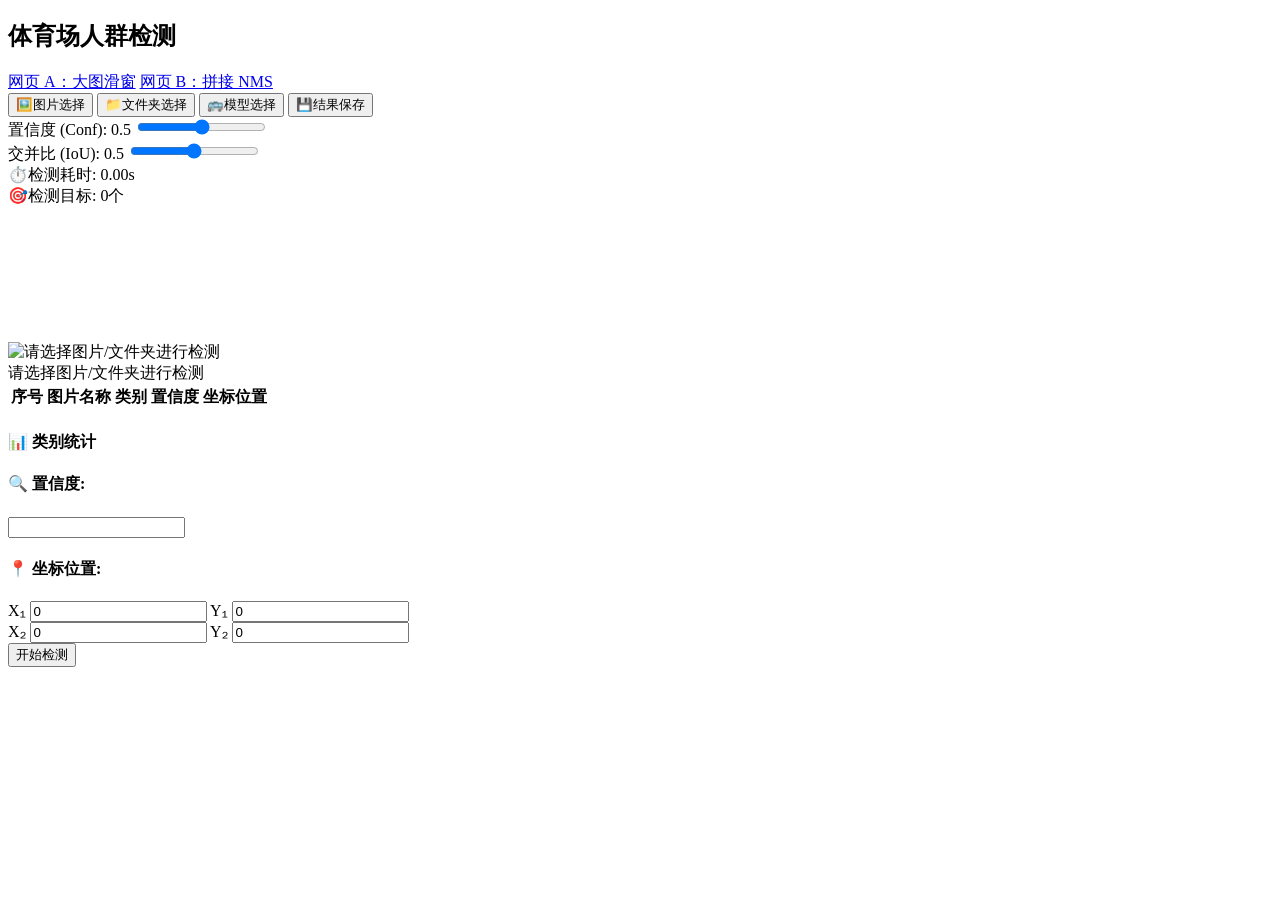
==== person_dataset/static/index.html @ caa69c7f "chore: add person_dataset to repo for collaboration; ignore large assets" ====
<!DOCTYPE html>
<html lang="zh-CN">
<head>
    <meta charset="UTF-8">
    <meta name="viewport" content="width=device-width, initial-scale=1.0">
    <title>体育场密集人群检测</title>
    <meta http-equiv="Cache-Control" content="no-cache, no-store, must-revalidate">
    <meta http-equiv="Pragma" content="no-cache">
    <meta http-equiv="Expires" content="0">
    <link rel="stylesheet" href="/static/css/style.css?v=20240520005">

    <style>
        .modal-overlay {
            position: fixed; top:0; left:0; width:100%; height:100%; background:rgba(0,0,0,0.5);
            display: none; align-items:center; justify-content: center; z-index: 9999;
        }
        .modal-box {
            background:white; padding:25px 30px; border-radius:12px; width:420px;
            box-shadow:0 8px 30px rgba(0,0,0,0.3);
        }
        .modal-box h3 { margin-bottom:18px; font-size:16px; }
        .model-option {
            padding:12px 15px; background:#f5f7fa; border-radius:8px; margin-bottom:10px;
            cursor: pointer; font-size:14px;
        }
        .model-option:hover { background:#e9edf2; }
        .folder-input-hide { position:absolute; width:0; height:0; opacity:0; overflow:hidden; }
        .loading-overlay {
            position: fixed; top:0; left:0; width:100%; height:100%; background:rgba(0,0,0,0.3);
            display: none; align-items:center; justify-content:center; z-index:10000;
            color:white; font-size:18px;
        }

        /* 表格样式增强 */
        .result-table table tbody tr {
            cursor: pointer;
            transition: background-color 0.2s ease;
        }
        .result-table table tbody tr:hover {
            background-color: #f0f0f0; /* 悬停灰色 */
        }
        .result-table table tbody tr.active {
            background-color: #e3f2fd; /* 选中蓝色高亮 */
        }

        /* 检测框脉动动画 */
        @keyframes pulse {
            0% {
                stroke-width: 3;
                opacity: 1;
            }
            50% {
                stroke-width: 5;
                opacity: 0.7;
            }
            100% {
                stroke-width: 3;
                opacity: 1;
            }
        }

        /* 新增：文件夹检测进度条 */
        .folder-progress-bar {
            height: 10px;
            background: #eee;
            border-radius: 5px;
            margin: 12px 0;
            overflow: hidden;
            display: none;
        }
        .folder-progress {
            height: 100%;
            background: #0096ff;
            width: 0%;
            transition: width 0.2s ease;
        }
    </style>
</head>
<body>
    <div class="container">
        <aside class="sidebar">
            <div class="sidebar-header">
                <h2>体育场人群检测</h2>
            </div>
            <div class="sidebar-links">
                <a href="/a" target="_blank">网页 A：大图滑窗</a>
                <a href="/b" target="_blank">网页 B：拼接 NMS</a>
            </div>
            <button class="sidebar-btn active" id="btn-img">
                <span class="icon">🖼️</span>图片选择
            </button>
            <button class="sidebar-btn" id="btn-folder">
                <span class="icon">📁</span>文件夹选择
            </button>
            <button class="sidebar-btn" id="btn-model">
                <span class="icon">🚌</span>模型选择
            </button>
            <button class="sidebar-btn" id="btn-save">
                <span class="icon">💾</span>结果保存
            </button>
        </aside>

        <section class="image-view">
            <div class="top-bar">
                <div class="param-bar">
                    <div class="param-item">
                        <label>置信度 (Conf): <span id="conf-value">0.5</span></label>
                        <input type="range" id="conf-slider" min="0" max="1" step="0.01" value="0.5">
                    </div>
                    <div class="param-item">
                        <label>交并比 (IoU): <span id="iou-value">0.5</span></label>
                        <input type="range" id="iou-slider" min="0" max="1" step="0.01" value="0.5">
                    </div>
                </div>
                <div class="status-bar">
                    <div class="status-item">
                        <span class="icon">⏱️</span>检测耗时: <span id="time-cost">0.00s</span>
                    </div>
                    <div class="status-item">
                        <span class="icon">🎯</span>检测目标: <span id="target-count">0个</span>
                    </div>
                </div>
            </div>

            <!-- 新增：文件夹检测进度条 -->
            <div class="folder-progress-bar" id="folderProgressBar">
                <div class="folder-progress" id="folderProgress"></div>
            </div>

            <div class="image-container" id="img-container">
                <div class="image-stack" id="image-stack">
                    <img id="detect-img" src="" alt="请选择图片/文件夹进行检测">
                    <canvas id="canvas-overlay"></canvas>
                </div>
                <div class="empty-tip" id="empty-tip">请选择图片/文件夹进行检测</div>
            </div>
        </section>

        <section class="right-panel">
            <div class="result-table">
                <table>
                    <thead>
                        <tr>
                            <th>序号</th>
                            <th>图片名称</th>
                            <th>类别</th>
                            <th>置信度</th>
                            <th>坐标位置</th>
                        </tr>
                    </thead>
                    <tbody id="result-tbody"></tbody>
                </table>
            </div>

            <aside class="info-panel">
                <div class="info-card stats-card">
                    <h4>📊 类别统计</h4>
                    <div class="stats-content" id="stats-content"></div>
                </div>

                <div class="info-card conf-card">
                    <h4>🔍 置信度:</h4>
                    <input type="text" id="conf-input" value="" readonly>
                </div>
                <div class="info-card coord-card">
                    <h4>📍 坐标位置:</h4>
                    <div class="coord-inputs">
                        <div class="coord-row">
                            <label>X₁</label>
                            <input type="text" id="coord-x1" value="0" readonly>
                            <label>Y₁</label>
                            <input type="text" id="coord-y1" value="0" readonly>
                        </div>
                        <div class="coord-row">
                            <label>X₂</label>
                            <input type="text" id="coord-x2" value="0" readonly>
                            <label>Y₂</label>
                            <input type="text" id="coord-y2" value="0" readonly>
                        </div>
                    </div>
                </div>

                <button id="start-detect" class="start-detect-btn">开始检测</button>
            </aside>
        </section>
    </div>

    <input type="file" id="img-selector" class="folder-input-hide" accept="image/jpeg,image/png,image/jpg,image/bmp">
    <input type="file" id="folder-selector" class="folder-input-hide" webkitdirectory directory multiple>

    <div class="modal-overlay" id="modelModal">
        <div class="modal-box">
            <h3>选择检测模型</h3>
            <div id="model-list"></div>
        </div>
    </div>

    <div class="loading-overlay" id="loadingOverlay">
        <div>检测中，请稍候...</div>
    </div>

    <script>
        document.addEventListener('DOMContentLoaded', function() {
            const loadingOverlay = document.getElementById('loadingOverlay');
            const confSlider = document.getElementById('conf-slider');
            const iouSlider = document.getElementById('iou-slider');
            const targetCountEl = document.getElementById('target-count');
            const tbody = document.getElementById('result-tbody');
            const confInput = document.getElementById('conf-input');
            const coordX1 = document.getElementById('coord-x1');
            const coordY1 = document.getElementById('coord-y1');
            const coordX2 = document.getElementById('coord-x2');
            const coordY2 = document.getElementById('coord-y2');
            const folderSelector = document.getElementById('folder-selector');
            const imgSelector = document.getElementById('img-selector');
            const detectImg = document.getElementById('detect-img');
            const emptyTip = document.getElementById('empty-tip');
            const startDetectBtn = document.getElementById('start-detect');
            const btnImg = document.getElementById('btn-img');
            const btnFolder = document.getElementById('btn-folder');
            const btnModel = document.getElementById('btn-model');
            const btnSave = document.getElementById('btn-save');
            const canvas = document.getElementById('canvas-overlay');
            const ctx = canvas.getContext('2d');

            // 新增：进度条元素
            const folderProgressBar = document.getElementById('folderProgressBar');
            const folderProgress = document.getElementById('folderProgress');

            let currentImageFile = null;
            let selectedFolderPath = null;
            let currentPersons = [];
            let selectedIndex = -1;
            let imageFileName = "";
            let folderResults = []; // 保存文件夹所有结果

            function resizeCanvas() {
                if (!detectImg.src) return;
                setTimeout(() => {
                    canvas.width = detectImg.offsetWidth;
                    canvas.height = detectImg.offsetHeight;
                    drawBoxes();
                }, 100);
            }

            // 绘制检测框（已修复：普通框绿色，选中橙色）
            function drawBoxes() {
                if (!currentPersons || currentPersons.length === 0) return;
                ctx.clearRect(0, 0, canvas.width, canvas.height);

                const imgW = detectImg.naturalWidth;
                const imgH = detectImg.naturalHeight;
                const viewW = canvas.width;
                const viewH = canvas.height;
                const scale = Math.min(viewW / imgW, viewH / imgH);

                // 普通框：绿色
                currentPersons.forEach((p, idx) => {
                    const x = p.x1 * scale;
                    const y = p.y1 * scale;
                    const w = (p.x2 - p.x1) * scale;
                    const h = (p.y2 - p.y1) * scale;

                    if (idx !== selectedIndex) {
                        ctx.strokeStyle = '#00ff00';
                        ctx.lineWidth = 2;
                        ctx.strokeRect(x, y, w, h);
                    }
                });

                // 高亮框：橙色
                if (selectedIndex >= 0 && selectedIndex < currentPersons.length) {
                    const p = currentPersons[selectedIndex];
                    const x = p.x1 * scale;
                    const y = p.y1 * scale;
                    const w = (p.x2 - p.x1) * scale;
                    const h = (p.y2 - p.y1) * scale;

                    ctx.strokeStyle = '#ff0000'; // 纯红色
                    ctx.lineWidth = 4;
                    ctx.strokeRect(x, y, w, h);
                }
            }

            function resetInfoPanel() {
                confInput.value = '';
                coordX1.value = 0;
                coordY1.value = 0;
                coordX2.value = 0;
                coordY2.value = 0;
                selectedIndex = -1;
                drawBoxes();
            }

            function clearResults() {
                tbody.innerHTML = '';
                targetCountEl.textContent = '0个';
                document.getElementById('time-cost').textContent = '0.00s';
                currentPersons = [];
                window.allPersons = [];
                resetInfoPanel();
                ctx.clearRect(0, 0, canvas.width, canvas.height);
            }

            btnImg.addEventListener('click', function(e) {
                e.preventDefault();
                e.stopPropagation();
                resetInfoPanel();
                imgSelector.value = '';
                imgSelector.click();
            });

            imgSelector.addEventListener('change', function(e) {
                const file = e.target.files[0];
                if (!file) return;
                currentImageFile = file;
                imageFileName = file.name;
                const url = URL.createObjectURL(file);
                detectImg.src = url;
                detectImg.style.visibility = 'visible';
                emptyTip.style.display = 'none';
                resizeCanvas();
                clearResults();
            });

            startDetectBtn.addEventListener('click', async function() {
                if (!currentImageFile) {
                    alert('请先选择图片！');
                    return;
                }
                loadingOverlay.style.display = 'flex';

                const formData = new FormData();
                formData.append('image', currentImageFile);
                formData.append('conf', confSlider.value);
                formData.append('iou', iouSlider.value);

                try {
                    const res = await fetch('/detect_single', {
                        method: 'POST',
                        body: formData
                    });
                    const data = await res.json();
                    if (data.error) {
                        alert('检测失败：' + data.error);
                        loadingOverlay.style.display = 'none';
                        return;
                    }
                    if (data.image_data) {
                        detectImg.src = data.image_data;
                    }
                    targetCountEl.textContent = data.count + '个';
                    document.getElementById('time-cost').textContent = data.infer_time + 's';
                    currentPersons = data.persons || [];
                    window.allPersons = data.persons;

                    tbody.innerHTML = '';
                    if (currentPersons.length > 0) {
                        currentPersons.forEach((p, i) => {
                            const tr = document.createElement('tr');
                            tr.innerHTML = `
                                <td>${i+1}</td>
                                <td>${imageFileName}</td>
                                <td>person</td>
                                <td>${p.conf.toFixed(2)}</td>
                                <td>${p.x1},${p.y1},${p.x2},${p.y2}</td>
                            `;
                            tr.onclick = () => {
                                document.querySelectorAll('tbody tr').forEach(row => row.classList.remove('active'));
                                tr.classList.add('active');
                                selectedIndex = i;
                                confInput.value = p.conf.toFixed(3);
                                coordX1.value = p.x1;
                                coordY1.value = p.y1;
                                coordX2.value = p.x2;
                                coordY2.value = p.y2;
                                drawBoxes();
                            };
                            tbody.appendChild(tr);
                        });
                        document.getElementById('stats-content').innerHTML = `<p>检测到 ${data.count} 个人</p>`;
                    } else {
                        tbody.innerHTML = '<tr><td colspan="5" style="text-align:center;">未检测到目标</td></tr>';
                        document.getElementById('stats-content').innerHTML = '<p>未检测到目标</p>';
                    }
                    resizeCanvas();
                } catch (e) {
                    console.error('检测异常:', e);
                    alert('检测异常');
                } finally {
                    loadingOverlay.style.display = 'none';
                }
            });

            btnFolder.addEventListener('click', function(e) {
                e.preventDefault();
                e.stopPropagation();
                resetInfoPanel();
                folderSelector.value = '';
                folderSelector.click();
            });

            // ====================== ✅ 已升级：文件夹检测（看图 + 进度条） ======================
            folderSelector.addEventListener('change', function(e) {
                const files = e.target.files;
                if (files.length === 0) return;
                const firstFilePath = files[0].webkitRelativePath;
                const folderName = firstFilePath.split('/')[0];
                selectedFolderPath = `D:/pythonProject/person_dataset/images/${folderName}`;

                if (confirm(`是否检测 ${folderName} 内的 ${files.length} 张图片？`)) {
                    loadingOverlay.style.display = 'flex';
                    folderProgressBar.style.display = 'block';
                    folderProgress.style.width = '0%';
                    tbody.innerHTML = '';

                    fetch('/detect_folder', {
                        method: 'POST',
                        headers: { 'Content-Type': 'application/json' },
                        body: JSON.stringify({
                            folder_path: selectedFolderPath,
                            conf: parseFloat(confSlider.value),
                            iou: parseFloat(iouSlider.value)
                        })
                    })
                    .then(res => res.json())
                    .then(data => {
                        loadingOverlay.style.display = 'none';
                        folderProgressBar.style.display = 'none';
                        if (data.error) { alert(data.error); return; }

                        folderResults = data.results;
                        targetCountEl.textContent = data.total_count + '个';
                        tbody.innerHTML = '';

                        data.results.forEach((item, idx) => {
                            const tr = document.createElement('tr');
                            tr.innerHTML = `
                                <td>${idx+1}</td>
                                <td>${item.name}</td>
                                <td>person</td>
                                <td>-</td>
                                <td>总数：${item.count}</td>
                            `;
                            tr.onclick = () => {
                                document.querySelectorAll('tbody tr').forEach(r => r.classList.remove('active'));
                                tr.classList.add('active');
                                detectImg.src = item.image_data;
                                currentPersons = item.persons;
                                window.allPersons = item.persons;
                                detectImg.style.visibility = 'visible';
                                emptyTip.style.display = 'none';
                                setTimeout(resizeCanvas, 100);
                            };
                            tbody.appendChild(tr);
                        });
                        alert(`检测完成！共 ${data.total} 张，总人数 ${data.total_count}`);
                    })
                    .catch(err => {
                        loadingOverlay.style.display = 'none';
                        folderProgressBar.style.display = 'none';
                        alert('文件夹检测失败');
                    });
                }
            });

            btnSave.addEventListener('click', async () => {
                const persons = window.allPersons || [];
                if (persons.length === 0) {
                    alert('暂无检测结果，无法保存！');
                    return;
                }
                try {
                    loadingOverlay.style.display = 'flex';
                    const res = await fetch('/save_results', {
                        method: 'POST',
                        headers: { 'Content-Type': 'application/json' },
                        body: JSON.stringify({
                            persons: persons,
                            image_base64: detectImg.src
                        })
                    });
                    const data = await res.json();
                    loadingOverlay.style.display = 'none';
                    alert(data.success ? '✅ 保存成功！' : '❌ 保存失败');
                } catch (err) {
                    loadingOverlay.style.display = 'none';
                    alert('保存异常');
                }
            });

            const modelModal = document.getElementById('modelModal');
            const modelList = document.getElementById('model-list');

            btnModel.onclick = async () => {
                const res = await fetch('/get_models');
                const data = await res.json();
                modelList.innerHTML = '';
                if (data.models && data.models.length > 0) {
                    data.models.forEach(m => {
                        const div = document.createElement('div');
                        div.className = 'model-option';
                        div.textContent = m.name;
                        div.onclick = async () => {
                            await fetch('/switch_model', {
                                method: 'POST',
                                headers: { 'Content-Type': 'application/json' },
                                body: JSON.stringify({ model_name: m.name })
                            });
                            alert('模型已切换');
                            modelModal.style.display = 'none';
                        };
                        modelList.appendChild(div);
                    });
                } else {
                    modelList.innerHTML = '<div style="padding:10px;text-align:center;">暂无可用模型</div>';
                }
                modelModal.style.display = 'flex';
            };

            modelModal.onclick = e => {
                if (e.target === modelModal) modelModal.style.display = 'none';
            };

            document.getElementById('conf-value').textContent = confSlider.value;
            document.getElementById('iou-value').textContent = iouSlider.value;
            confSlider.oninput = () => {
                document.getElementById('conf-value').textContent = confSlider.value;
            };
            iouSlider.oninput = () => {
                document.getElementById('iou-value').textContent = iouSlider.value;
            };

            detectImg.onload = resizeCanvas;
            window.onresize = resizeCanvas;

            console.log('页面初始化完成');
        });
    </script>
</body>
</html>
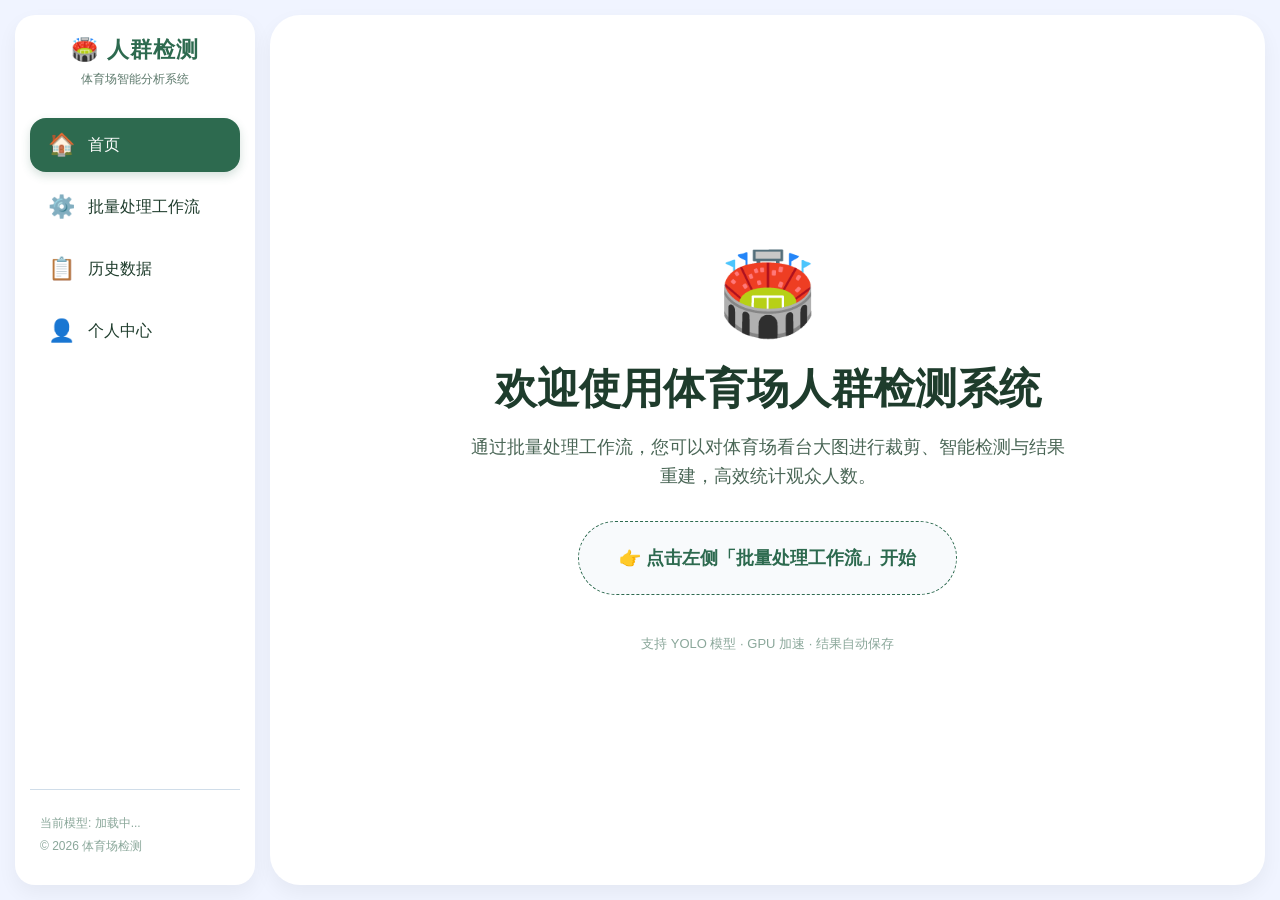
==== commit eb2f66b8: "chore: update person_dataset web and app code Refresh person_dataset app/static code, add new workfl" ====
--- a/person_dataset/static/index.html
+++ b/person_dataset/static/index.html
@@ -3,539 +3,176 @@
 <head>
     <meta charset="UTF-8">
     <meta name="viewport" content="width=device-width, initial-scale=1.0">
-    <title>体育场密集人群检测</title>
-    <meta http-equiv="Cache-Control" content="no-cache, no-store, must-revalidate">
-    <meta http-equiv="Pragma" content="no-cache">
-    <meta http-equiv="Expires" content="0">
-    <link rel="stylesheet" href="/static/css/style.css?v=20240520005">
-
+    <title>体育场人群检测 · 首页</title>
     <style>
-        .modal-overlay {
-            position: fixed; top:0; left:0; width:100%; height:100%; background:rgba(0,0,0,0.5);
-            display: none; align-items:center; justify-content: center; z-index: 9999;
+        * {
+            margin: 0;
+            padding: 0;
+            box-sizing: border-box;
+            font-family: "Microsoft YaHei", sans-serif;
         }
-        .modal-box {
-            background:white; padding:25px 30px; border-radius:12px; width:420px;
-            box-shadow:0 8px 30px rgba(0,0,0,0.3);
+        body {
+            background-color: #f0f4ff;
+            color: #1e293b;
+            overflow: hidden;
         }
-        .modal-box h3 { margin-bottom:18px; font-size:16px; }
-        .model-option {
-            padding:12px 15px; background:#f5f7fa; border-radius:8px; margin-bottom:10px;
-            cursor: pointer; font-size:14px;
+        .home-container {
+            display: flex;
+            width: 100vw;
+            height: 100vh;
+            background: #f0f4ff;
         }
-        .model-option:hover { background:#e9edf2; }
-        .folder-input-hide { position:absolute; width:0; height:0; opacity:0; overflow:hidden; }
-        .loading-overlay {
-            position: fixed; top:0; left:0; width:100%; height:100%; background:rgba(0,0,0,0.3);
-            display: none; align-items:center; justify-content:center; z-index:10000;
-            color:white; font-size:18px;
+        .home-sidebar {
+            width: 240px;
+            background: white;
+            border-radius: 20px;
+            margin: 15px;
+            padding: 20px 15px;
+            box-shadow: 0 8px 20px rgba(0,0,0,0.05);
+            display: flex;
+            flex-direction: column;
         }
-
-        /* 表格样式增强 */
-        .result-table table tbody tr {
+        .logo-area {
+            text-align: center;
+            margin-bottom: 30px;
+        }
+        .logo-area h2 {
+            color: #2d6a4f;
+            font-size: 22px;
+            font-weight: 700;
+            letter-spacing: 1px;
+        }
+        .logo-area p {
+            color: #5f7b6e;
+            font-size: 12px;
+            margin-top: 6px;
+        }
+        .nav-menu {
+            flex: 1;
+            display: flex;
+            flex-direction: column;
+            gap: 8px;
+        }
+        .nav-item {
+            display: flex;
+            align-items: center;
+            gap: 12px;
+            padding: 14px 18px;
+            border-radius: 16px;
+            background: transparent;
+            border: none;
+            color: #1e3c2c;
+            font-size: 16px;
+            font-weight: 500;
             cursor: pointer;
-            transition: background-color 0.2s ease;
+            transition: all 0.2s;
+            text-align: left;
         }
-        .result-table table tbody tr:hover {
-            background-color: #f0f0f0; /* 悬停灰色 */
+        .nav-item .icon {
+            font-size: 22px;
+            width: 28px;
         }
-        .result-table table tbody tr.active {
-            background-color: #e3f2fd; /* 选中蓝色高亮 */
+        .nav-item:hover {
+            background: #e9f3ee;
         }
-
-        /* 检测框脉动动画 */
-        @keyframes pulse {
-            0% {
-                stroke-width: 3;
-                opacity: 1;
-            }
-            50% {
-                stroke-width: 5;
-                opacity: 0.7;
-            }
-            100% {
-                stroke-width: 3;
-                opacity: 1;
-            }
+        .nav-item.active {
+            background: #2d6a4f;
+            color: white;
+            box-shadow: 0 4px 10px rgba(45,106,79,0.2);
         }
-
-        /* 新增：文件夹检测进度条 */
-        .folder-progress-bar {
-            height: 10px;
-            background: #eee;
-            border-radius: 5px;
-            margin: 12px 0;
-            overflow: hidden;
-            display: none;
+        .nav-divider {
+            height: 1px;
+            background: #d0dde9;
+            margin: 15px 0;
         }
-        .folder-progress {
-            height: 100%;
-            background: #0096ff;
-            width: 0%;
-            transition: width 0.2s ease;
+        .home-main {
+            flex: 1;
+            margin: 15px 15px 15px 0;
+            background: white;
+            border-radius: 30px;
+            box-shadow: 0 8px 20px rgba(0,0,0,0.05);
+            padding: 40px;
+            display: flex;
+            flex-direction: column;
+            justify-content: center;
+            align-items: center;
+            text-align: center;
+        }
+        .welcome-icon {
+            font-size: 80px;
+            margin-bottom: 20px;
+        }
+        .home-main h1 {
+            font-size: 42px;
+            color: #1e3c2c;
+            margin-bottom: 16px;
+            font-weight: 700;
+        }
+        .home-main p {
+            font-size: 18px;
+            color: #4a6656;
+            max-width: 600px;
+            margin-bottom: 30px;
+            line-height: 1.6;
+        }
+        .quick-action {
+            background: #f8fafc;
+            padding: 24px 40px;
+            border-radius: 60px;
+            border: 1px dashed #2d6a4f;
+        }
+        .quick-action span {
+            color: #2d6a4f;
+            font-weight: 600;
+            font-size: 18px;
+        }
+        .footer-note {
+            margin-top: 40px;
+            color: #8aa79a;
+            font-size: 13px;
         }
     </style>
 </head>
 <body>
-    <div class="container">
-        <aside class="sidebar">
-            <div class="sidebar-header">
-                <h2>体育场人群检测</h2>
-            </div>
-            <div class="sidebar-links">
-                <a href="/a" target="_blank">网页 A：大图滑窗</a>
-                <a href="/b" target="_blank">网页 B：拼接 NMS</a>
-            </div>
-            <button class="sidebar-btn active" id="btn-img">
-                <span class="icon">🖼️</span>图片选择
+<div class="home-container">
+    <div class="home-sidebar">
+        <div class="logo-area">
+            <h2>🏟️ 人群检测</h2>
+            <p>体育场智能分析系统</p>
+        </div>
+        <div class="nav-menu">
+            <button class="nav-item active" id="nav-home">
+                <span class="icon">🏠</span> 首页
             </button>
-            <button class="sidebar-btn" id="btn-folder">
-                <span class="icon">📁</span>文件夹选择
+            <button class="nav-item" id="nav-workflow">
+                <span class="icon">⚙️</span> 批量处理工作流
             </button>
-            <button class="sidebar-btn" id="btn-model">
-                <span class="icon">🚌</span>模型选择
+            <button class="nav-item" id="nav-history">
+                <span class="icon">📋</span> 历史数据
             </button>
-            <button class="sidebar-btn" id="btn-save">
-                <span class="icon">💾</span>结果保存
+            <button class="nav-item" id="nav-profile">
+                <span class="icon">👤</span> 个人中心
             </button>
-        </aside>
-
-        <section class="image-view">
-            <div class="top-bar">
-                <div class="param-bar">
-                    <div class="param-item">
-                        <label>置信度 (Conf): <span id="conf-value">0.5</span></label>
-                        <input type="range" id="conf-slider" min="0" max="1" step="0.01" value="0.5">
-                    </div>
-                    <div class="param-item">
-                        <label>交并比 (IoU): <span id="iou-value">0.5</span></label>
-                        <input type="range" id="iou-slider" min="0" max="1" step="0.01" value="0.5">
-                    </div>
-                </div>
-                <div class="status-bar">
-                    <div class="status-item">
-                        <span class="icon">⏱️</span>检测耗时: <span id="time-cost">0.00s</span>
-                    </div>
-                    <div class="status-item">
-                        <span class="icon">🎯</span>检测目标: <span id="target-count">0个</span>
-                    </div>
-                </div>
-            </div>
-
-            <!-- 新增：文件夹检测进度条 -->
-            <div class="folder-progress-bar" id="folderProgressBar">
-                <div class="folder-progress" id="folderProgress"></div>
-            </div>
-
-            <div class="image-container" id="img-container">
-                <div class="image-stack" id="image-stack">
-                    <img id="detect-img" src="" alt="请选择图片/文件夹进行检测">
-                    <canvas id="canvas-overlay"></canvas>
-                </div>
-                <div class="empty-tip" id="empty-tip">请选择图片/文件夹进行检测</div>
-            </div>
-        </section>
-
-        <section class="right-panel">
-            <div class="result-table">
-                <table>
-                    <thead>
-                        <tr>
-                            <th>序号</th>
-                            <th>图片名称</th>
-                            <th>类别</th>
-                            <th>置信度</th>
-                            <th>坐标位置</th>
-                        </tr>
-                    </thead>
-                    <tbody id="result-tbody"></tbody>
-                </table>
-            </div>
-
-            <aside class="info-panel">
-                <div class="info-card stats-card">
-                    <h4>📊 类别统计</h4>
-                    <div class="stats-content" id="stats-content"></div>
-                </div>
-
-                <div class="info-card conf-card">
-                    <h4>🔍 置信度:</h4>
-                    <input type="text" id="conf-input" value="" readonly>
-                </div>
-                <div class="info-card coord-card">
-                    <h4>📍 坐标位置:</h4>
-                    <div class="coord-inputs">
-                        <div class="coord-row">
-                            <label>X₁</label>
-                            <input type="text" id="coord-x1" value="0" readonly>
-                            <label>Y₁</label>
-                            <input type="text" id="coord-y1" value="0" readonly>
-                        </div>
-                        <div class="coord-row">
-                            <label>X₂</label>
-                            <input type="text" id="coord-x2" value="0" readonly>
-                            <label>Y₂</label>
-                            <input type="text" id="coord-y2" value="0" readonly>
-                        </div>
-                    </div>
-                </div>
-
-                <button id="start-detect" class="start-detect-btn">开始检测</button>
-            </aside>
-        </section>
-    </div>
-
-    <input type="file" id="img-selector" class="folder-input-hide" accept="image/jpeg,image/png,image/jpg,image/bmp">
-    <input type="file" id="folder-selector" class="folder-input-hide" webkitdirectory directory multiple>
-
-    <div class="modal-overlay" id="modelModal">
-        <div class="modal-box">
-            <h3>选择检测模型</h3>
-            <div id="model-list"></div>
+        </div>
+        <div class="nav-divider"></div>
+        <div style="font-size: 12px; color: #8aa79a; padding: 10px;">
+            <div>当前模型: <span id="current-model-display">加载中...</span></div>
+            <div style="margin-top: 6px;">© 2026 体育场检测</div>
         </div>
     </div>
-
-    <div class="loading-overlay" id="loadingOverlay">
-        <div>检测中，请稍候...</div>
+    <div class="home-main">
+        <div class="welcome-icon">🏟️</div>
+        <h1>欢迎使用体育场人群检测系统</h1>
+        <p>通过批量处理工作流，您可以对体育场看台大图进行裁剪、智能检测与结果重建，高效统计观众人数。</p>
+        <div class="quick-action">
+            <span>👉 点击左侧「批量处理工作流」开始</span>
+        </div>
+        <div class="footer-note">
+            支持 YOLO 模型 · GPU 加速 · 结果自动保存
+        </div>
     </div>
-
-    <script>
-        document.addEventListener('DOMContentLoaded', function() {
-            const loadingOverlay = document.getElementById('loadingOverlay');
-            const confSlider = document.getElementById('conf-slider');
-            const iouSlider = document.getElementById('iou-slider');
-            const targetCountEl = document.getElementById('target-count');
-            const tbody = document.getElementById('result-tbody');
-            const confInput = document.getElementById('conf-input');
-            const coordX1 = document.getElementById('coord-x1');
-            const coordY1 = document.getElementById('coord-y1');
-            const coordX2 = document.getElementById('coord-x2');
-            const coordY2 = document.getElementById('coord-y2');
-            const folderSelector = document.getElementById('folder-selector');
-            const imgSelector = document.getElementById('img-selector');
-            const detectImg = document.getElementById('detect-img');
-            const emptyTip = document.getElementById('empty-tip');
-            const startDetectBtn = document.getElementById('start-detect');
-            const btnImg = document.getElementById('btn-img');
-            const btnFolder = document.getElementById('btn-folder');
-            const btnModel = document.getElementById('btn-model');
-            const btnSave = document.getElementById('btn-save');
-            const canvas = document.getElementById('canvas-overlay');
-            const ctx = canvas.getContext('2d');
-
-            // 新增：进度条元素
-            const folderProgressBar = document.getElementById('folderProgressBar');
-            const folderProgress = document.getElementById('folderProgress');
-
-            let currentImageFile = null;
-            let selectedFolderPath = null;
-            let currentPersons = [];
-            let selectedIndex = -1;
-            let imageFileName = "";
-            let folderResults = []; // 保存文件夹所有结果
-
-            function resizeCanvas() {
-                if (!detectImg.src) return;
-                setTimeout(() => {
-                    canvas.width = detectImg.offsetWidth;
-                    canvas.height = detectImg.offsetHeight;
-                    drawBoxes();
-                }, 100);
-            }
-
-            // 绘制检测框（已修复：普通框绿色，选中橙色）
-            function drawBoxes() {
-                if (!currentPersons || currentPersons.length === 0) return;
-                ctx.clearRect(0, 0, canvas.width, canvas.height);
-
-                const imgW = detectImg.naturalWidth;
-                const imgH = detectImg.naturalHeight;
-                const viewW = canvas.width;
-                const viewH = canvas.height;
-                const scale = Math.min(viewW / imgW, viewH / imgH);
-
-                // 普通框：绿色
-                currentPersons.forEach((p, idx) => {
-                    const x = p.x1 * scale;
-                    const y = p.y1 * scale;
-                    const w = (p.x2 - p.x1) * scale;
-                    const h = (p.y2 - p.y1) * scale;
-
-                    if (idx !== selectedIndex) {
-                        ctx.strokeStyle = '#00ff00';
-                        ctx.lineWidth = 2;
-                        ctx.strokeRect(x, y, w, h);
-                    }
-                });
-
-                // 高亮框：橙色
-                if (selectedIndex >= 0 && selectedIndex < currentPersons.length) {
-                    const p = currentPersons[selectedIndex];
-                    const x = p.x1 * scale;
-                    const y = p.y1 * scale;
-                    const w = (p.x2 - p.x1) * scale;
-                    const h = (p.y2 - p.y1) * scale;
-
-                    ctx.strokeStyle = '#ff0000'; // 纯红色
-                    ctx.lineWidth = 4;
-                    ctx.strokeRect(x, y, w, h);
-                }
-            }
-
-            function resetInfoPanel() {
-                confInput.value = '';
-                coordX1.value = 0;
-                coordY1.value = 0;
-                coordX2.value = 0;
-                coordY2.value = 0;
-                selectedIndex = -1;
-                drawBoxes();
-            }
-
-            function clearResults() {
-                tbody.innerHTML = '';
-                targetCountEl.textContent = '0个';
-                document.getElementById('time-cost').textContent = '0.00s';
-                currentPersons = [];
-                window.allPersons = [];
-                resetInfoPanel();
-                ctx.clearRect(0, 0, canvas.width, canvas.height);
-            }
-
-            btnImg.addEventListener('click', function(e) {
-                e.preventDefault();
-                e.stopPropagation();
-                resetInfoPanel();
-                imgSelector.value = '';
-                imgSelector.click();
-            });
-
-            imgSelector.addEventListener('change', function(e) {
-                const file = e.target.files[0];
-                if (!file) return;
-                currentImageFile = file;
-                imageFileName = file.name;
-                const url = URL.createObjectURL(file);
-                detectImg.src = url;
-                detectImg.style.visibility = 'visible';
-                emptyTip.style.display = 'none';
-                resizeCanvas();
-                clearResults();
-            });
-
-            startDetectBtn.addEventListener('click', async function() {
-                if (!currentImageFile) {
-                    alert('请先选择图片！');
-                    return;
-                }
-                loadingOverlay.style.display = 'flex';
-
-                const formData = new FormData();
-                formData.append('image', currentImageFile);
-                formData.append('conf', confSlider.value);
-                formData.append('iou', iouSlider.value);
-
-                try {
-                    const res = await fetch('/detect_single', {
-                        method: 'POST',
-                        body: formData
-                    });
-                    const data = await res.json();
-                    if (data.error) {
-                        alert('检测失败：' + data.error);
-                        loadingOverlay.style.display = 'none';
-                        return;
-                    }
-                    if (data.image_data) {
-                        detectImg.src = data.image_data;
-                    }
-                    targetCountEl.textContent = data.count + '个';
-                    document.getElementById('time-cost').textContent = data.infer_time + 's';
-                    currentPersons = data.persons || [];
-                    window.allPersons = data.persons;
-
-                    tbody.innerHTML = '';
-                    if (currentPersons.length > 0) {
-                        currentPersons.forEach((p, i) => {
-                            const tr = document.createElement('tr');
-                            tr.innerHTML = `
-                                <td>${i+1}</td>
-                                <td>${imageFileName}</td>
-                                <td>person</td>
-                                <td>${p.conf.toFixed(2)}</td>
-                                <td>${p.x1},${p.y1},${p.x2},${p.y2}</td>
-                            `;
-                            tr.onclick = () => {
-                                document.querySelectorAll('tbody tr').forEach(row => row.classList.remove('active'));
-                                tr.classList.add('active');
-                                selectedIndex = i;
-                                confInput.value = p.conf.toFixed(3);
-                                coordX1.value = p.x1;
-                                coordY1.value = p.y1;
-                                coordX2.value = p.x2;
-                                coordY2.value = p.y2;
-                                drawBoxes();
-                            };
-                            tbody.appendChild(tr);
-                        });
-                        document.getElementById('stats-content').innerHTML = `<p>检测到 ${data.count} 个人</p>`;
-                    } else {
-                        tbody.innerHTML = '<tr><td colspan="5" style="text-align:center;">未检测到目标</td></tr>';
-                        document.getElementById('stats-content').innerHTML = '<p>未检测到目标</p>';
-                    }
-                    resizeCanvas();
-                } catch (e) {
-                    console.error('检测异常:', e);
-                    alert('检测异常');
-                } finally {
-                    loadingOverlay.style.display = 'none';
-                }
-            });
-
-            btnFolder.addEventListener('click', function(e) {
-                e.preventDefault();
-                e.stopPropagation();
-                resetInfoPanel();
-                folderSelector.value = '';
-                folderSelector.click();
-            });
-
-            // ====================== ✅ 已升级：文件夹检测（看图 + 进度条） ======================
-            folderSelector.addEventListener('change', function(e) {
-                const files = e.target.files;
-                if (files.length === 0) return;
-                const firstFilePath = files[0].webkitRelativePath;
-                const folderName = firstFilePath.split('/')[0];
-                selectedFolderPath = `D:/pythonProject/person_dataset/images/${folderName}`;
-
-                if (confirm(`是否检测 ${folderName} 内的 ${files.length} 张图片？`)) {
-                    loadingOverlay.style.display = 'flex';
-                    folderProgressBar.style.display = 'block';
-                    folderProgress.style.width = '0%';
-                    tbody.innerHTML = '';
-
-                    fetch('/detect_folder', {
-                        method: 'POST',
-                        headers: { 'Content-Type': 'application/json' },
-                        body: JSON.stringify({
-                            folder_path: selectedFolderPath,
-                            conf: parseFloat(confSlider.value),
-                            iou: parseFloat(iouSlider.value)
-                        })
-                    })
-                    .then(res => res.json())
-                    .then(data => {
-                        loadingOverlay.style.display = 'none';
-                        folderProgressBar.style.display = 'none';
-                        if (data.error) { alert(data.error); return; }
-
-                        folderResults = data.results;
-                        targetCountEl.textContent = data.total_count + '个';
-                        tbody.innerHTML = '';
-
-                        data.results.forEach((item, idx) => {
-                            const tr = document.createElement('tr');
-                            tr.innerHTML = `
-                                <td>${idx+1}</td>
-                                <td>${item.name}</td>
-                                <td>person</td>
-                                <td>-</td>
-                                <td>总数：${item.count}</td>
-                            `;
-                            tr.onclick = () => {
-                                document.querySelectorAll('tbody tr').forEach(r => r.classList.remove('active'));
-                                tr.classList.add('active');
-                                detectImg.src = item.image_data;
-                                currentPersons = item.persons;
-                                window.allPersons = item.persons;
-                                detectImg.style.visibility = 'visible';
-                                emptyTip.style.display = 'none';
-                                setTimeout(resizeCanvas, 100);
-                            };
-                            tbody.appendChild(tr);
-                        });
-                        alert(`检测完成！共 ${data.total} 张，总人数 ${data.total_count}`);
-                    })
-                    .catch(err => {
-                        loadingOverlay.style.display = 'none';
-                        folderProgressBar.style.display = 'none';
-                        alert('文件夹检测失败');
-                    });
-                }
-            });
-
-            btnSave.addEventListener('click', async () => {
-                const persons = window.allPersons || [];
-                if (persons.length === 0) {
-                    alert('暂无检测结果，无法保存！');
-                    return;
-                }
-                try {
-                    loadingOverlay.style.display = 'flex';
-                    const res = await fetch('/save_results', {
-                        method: 'POST',
-                        headers: { 'Content-Type': 'application/json' },
-                        body: JSON.stringify({
-                            persons: persons,
-                            image_base64: detectImg.src
-                        })
-                    });
-                    const data = await res.json();
-                    loadingOverlay.style.display = 'none';
-                    alert(data.success ? '✅ 保存成功！' : '❌ 保存失败');
-                } catch (err) {
-                    loadingOverlay.style.display = 'none';
-                    alert('保存异常');
-                }
-            });
-
-            const modelModal = document.getElementById('modelModal');
-            const modelList = document.getElementById('model-list');
-
-            btnModel.onclick = async () => {
-                const res = await fetch('/get_models');
-                const data = await res.json();
-                modelList.innerHTML = '';
-                if (data.models && data.models.length > 0) {
-                    data.models.forEach(m => {
-                        const div = document.createElement('div');
-                        div.className = 'model-option';
-                        div.textContent = m.name;
-                        div.onclick = async () => {
-                            await fetch('/switch_model', {
-                                method: 'POST',
-                                headers: { 'Content-Type': 'application/json' },
-                                body: JSON.stringify({ model_name: m.name })
-                            });
-                            alert('模型已切换');
-                            modelModal.style.display = 'none';
-                        };
-                        modelList.appendChild(div);
-                    });
-                } else {
-                    modelList.innerHTML = '<div style="padding:10px;text-align:center;">暂无可用模型</div>';
-                }
-                modelModal.style.display = 'flex';
-            };
-
-            modelModal.onclick = e => {
-                if (e.target === modelModal) modelModal.style.display = 'none';
-            };
-
-            document.getElementById('conf-value').textContent = confSlider.value;
-            document.getElementById('iou-value').textContent = iouSlider.value;
-            confSlider.oninput = () => {
-                document.getElementById('conf-value').textContent = confSlider.value;
-            };
-            iouSlider.oninput = () => {
-                document.getElementById('iou-value').textContent = iouSlider.value;
-            };
-
-            detectImg.onload = resizeCanvas;
-            window.onresize = resizeCanvas;
-
-            console.log('页面初始化完成');
-        });
-    </script>
+</div>
+<!-- 引入外部 JS 文件 -->
+<script src="/static/js/index.js"></script>
 </body>
 </html>
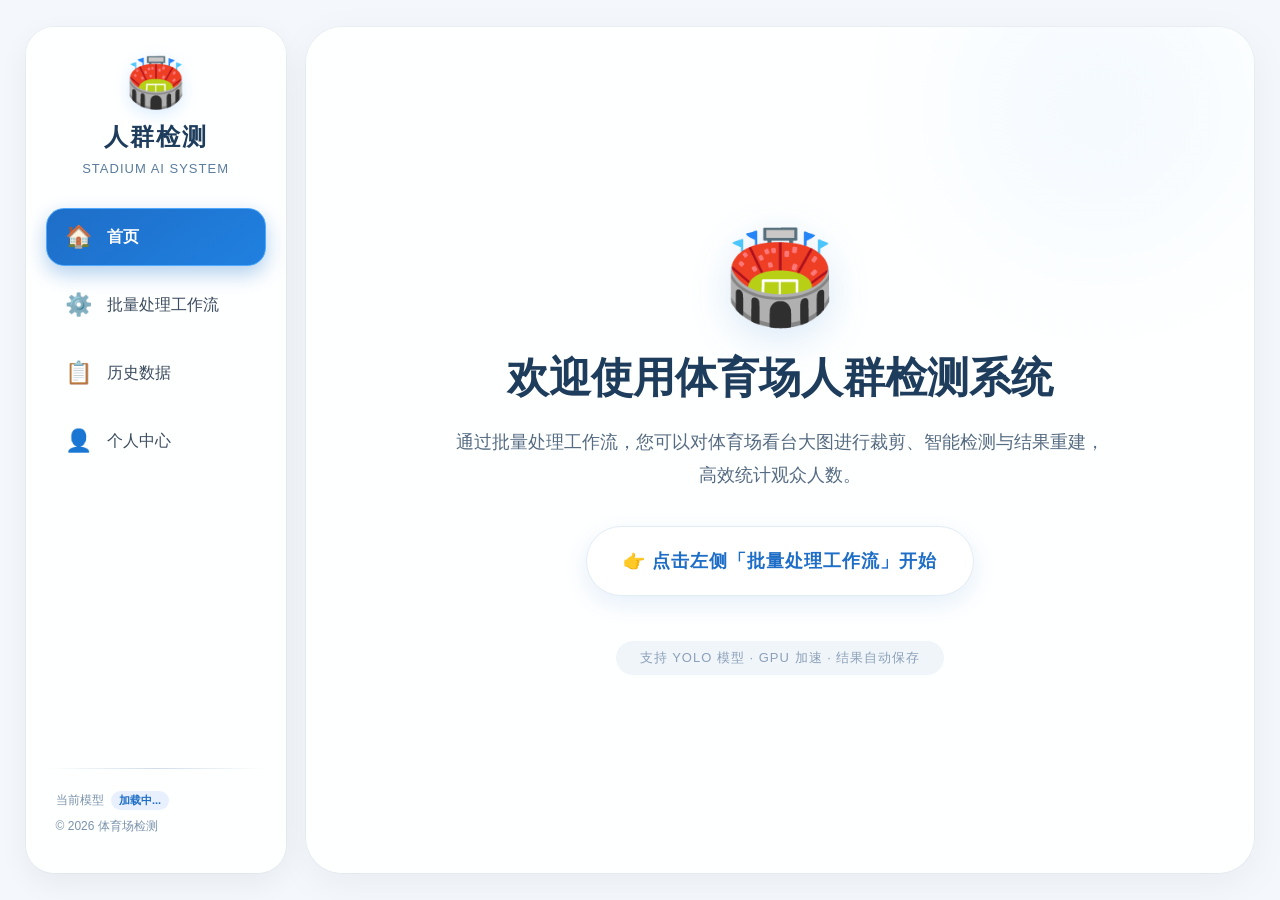
==== commit 37a4cfae: "chore: update skills docs and crowd workflow UX Prioritize new skills knowledge files while also shi" ====
--- a/person_dataset/static/index.html
+++ b/person_dataset/static/index.html
@@ -9,170 +9,489 @@
             margin: 0;
             padding: 0;
             box-sizing: border-box;
-            font-family: "Microsoft YaHei", sans-serif;
-        }
+            font-family: "Microsoft YaHei", "Segoe UI", sans-serif;
+        }
+
         body {
-            background-color: #f0f4ff;
+            background: #f4f8fc;
             color: #1e293b;
             overflow: hidden;
-        }
+            height: 100vh;
+            display: flex;
+            justify-content: center;
+            align-items: center;
+        }
+
         .home-container {
             display: flex;
-            width: 100vw;
-            height: 100vh;
-            background: #f0f4ff;
-        }
+            width: 96vw;
+            height: 94vh;
+            gap: 20px;
+        }
+
+        /* ===== 左侧边栏 ===== */
         .home-sidebar {
-            width: 240px;
-            background: white;
-            border-radius: 20px;
-            margin: 15px;
-            padding: 20px 15px;
-            box-shadow: 0 8px 20px rgba(0,0,0,0.05);
-            display: flex;
-            flex-direction: column;
-        }
+            width: 260px;
+            background: rgba(255, 255, 255, 0.9);
+            backdrop-filter: blur(20px);
+            border-radius: 28px;
+            padding: 28px 20px;
+            box-shadow: 0 10px 30px rgba(0, 0, 0, 0.06), 0 0 0 1px rgba(0,0,0,0.03);
+            display: flex;
+            flex-direction: column;
+            transition: all 0.3s;
+        }
+
         .logo-area {
             text-align: center;
-            margin-bottom: 30px;
-        }
+            margin-bottom: 32px;
+        }
+
+        .logo-icon {
+            font-size: 48px;
+            margin-bottom: 10px;
+            filter: drop-shadow(0 4px 8px rgba(0,120,255,0.15));
+        }
+
         .logo-area h2 {
-            color: #2d6a4f;
-            font-size: 22px;
+            color: #1e3c5c;
+            font-size: 24px;
             font-weight: 700;
+            letter-spacing: 2px;
+        }
+
+        .logo-area p {
+            color: #5a7c9e;
+            font-size: 13px;
+            margin-top: 8px;
+            font-weight: 500;
             letter-spacing: 1px;
         }
-        .logo-area p {
-            color: #5f7b6e;
-            font-size: 12px;
-            margin-top: 6px;
-        }
+
         .nav-menu {
             flex: 1;
             display: flex;
             flex-direction: column;
-            gap: 8px;
-        }
+            gap: 10px;
+        }
+
         .nav-item {
             display: flex;
             align-items: center;
-            gap: 12px;
-            padding: 14px 18px;
-            border-radius: 16px;
+            gap: 14px;
+            padding: 15px 18px;
+            border-radius: 18px;
             background: transparent;
-            border: none;
-            color: #1e3c2c;
+            border: 1px solid transparent;
+            color: #3b4b5e;
             font-size: 16px;
             font-weight: 500;
             cursor: pointer;
-            transition: all 0.2s;
+            transition: all 0.25s ease;
             text-align: left;
         }
+
         .nav-item .icon {
             font-size: 22px;
             width: 28px;
-        }
+            text-align: center;
+        }
+
         .nav-item:hover {
-            background: #e9f3ee;
-        }
+            background: #edf4ff;
+            border-color: #d0e2ff;
+            color: #1e3c5c;
+            transform: translateX(4px);
+            box-shadow: 0 4px 12px rgba(0,100,200,0.08);
+        }
+
         .nav-item.active {
-            background: #2d6a4f;
+            background: linear-gradient(145deg, #1e6ec7, #2080e0);
             color: white;
-            box-shadow: 0 4px 10px rgba(45,106,79,0.2);
-        }
+            border: 1px solid #4da8ff;
+            box-shadow: 0 8px 20px rgba(0, 100, 200, 0.3);
+            font-weight: 600;
+        }
+
+        .nav-item.active:hover {
+            transform: none;
+            box-shadow: 0 8px 20px rgba(0, 100, 200, 0.4);
+        }
+
         .nav-divider {
             height: 1px;
-            background: #d0dde9;
-            margin: 15px 0;
-        }
+            background: linear-gradient(to right, transparent, #d0dde9, transparent);
+            margin: 18px 0 12px;
+        }
+
+        .system-info {
+            font-size: 12px;
+            color: #7a93ac;
+            padding: 10px;
+            margin-top: auto;
+        }
+
+        .model-badge {
+            display: inline-block;
+            padding: 2px 8px;
+            background: #e8f0fe;
+            border-radius: 20px;
+            font-size: 11px;
+            color: #1e6ec7;
+            margin-left: 4px;
+            font-weight: 600;
+        }
+
+        /* ===== 右侧主内容区 ===== */
         .home-main {
             flex: 1;
-            margin: 15px 15px 15px 0;
+            background: rgba(255, 255, 255, 0.9);
+            backdrop-filter: blur(20px);
+            border-radius: 36px;
+            box-shadow: 0 10px 40px rgba(0, 0, 0, 0.05), 0 0 0 1px rgba(0,0,0,0.03);
+            padding: 40px;
+            display: flex;
+            flex-direction: column;
+            overflow-y: auto;
+            position: relative;
+        }
+
+        .home-main::before {
+            content: "";
+            position: absolute;
+            top: -20%;
+            right: -10%;
+            width: 500px;
+            height: 500px;
+            background: radial-gradient(circle, rgba(0,120,255,0.04) 0%, transparent 70%);
+            border-radius: 50%;
+            z-index: 0;
+            pointer-events: none;
+        }
+
+        /* 默认欢迎页样式 */
+        .welcome-content {
+            flex: 1;
+            display: flex;
+            flex-direction: column;
+            justify-content: center;
+            align-items: center;
+            text-align: center;
+            z-index: 1;
+        }
+
+        .welcome-icon {
+            font-size: 90px;
+            margin-bottom: 20px;
+            filter: drop-shadow(0 10px 20px rgba(0,100,200,0.15));
+            animation: float 4s ease-in-out infinite;
+        }
+
+        @keyframes float {
+            0%, 100% { transform: translateY(0px); }
+            50% { transform: translateY(-10px); }
+        }
+
+        .welcome-content h1 {
+            font-size: 42px;
+            color: #1e3c5c;
+            margin-bottom: 20px;
+            font-weight: 700;
+        }
+
+        .welcome-content p {
+            font-size: 18px;
+            color: #556b82;
+            max-width: 650px;
+            margin-bottom: 35px;
+            line-height: 1.8;
+        }
+
+        .quick-action {
             background: white;
+            padding: 22px 36px;
+            border-radius: 60px;
+            border: 1px solid #e2ecf5;
+            box-shadow: 0 8px 25px rgba(0, 100, 200, 0.1);
+            cursor: pointer;
+            transition: all 0.3s ease;
+        }
+
+        .quick-action:hover {
+            border-color: #4da8ff;
+            box-shadow: 0 12px 30px rgba(0, 120, 255, 0.2);
+            transform: scale(1.02);
+        }
+
+        .quick-action span {
+            color: #1e6ec7;
+            font-weight: 700;
+            font-size: 18px;
+            letter-spacing: 1px;
+        }
+
+        .footer-note {
+            margin-top: 45px;
+            color: #8ba0b8;
+            font-size: 13px;
+            letter-spacing: 1px;
+            background: #f0f5fa;
+            padding: 8px 24px;
             border-radius: 30px;
-            box-shadow: 0 8px 20px rgba(0,0,0,0.05);
-            padding: 40px;
-            display: flex;
-            flex-direction: column;
+        }
+
+        /* 动态内容区 */
+        #main-content {
+            flex: 1;
+            z-index: 1;
+            display: none;
+        }
+
+        #main-content.active {
+            display: flex;
+            flex-direction: column;
+        }
+
+        /* 历史数据表格可以沿用之前样式 */
+        #main-content h1 {
+            font-size: 24px;
+            color: #1e3c5c;
+            margin-bottom: 20px;
+        }
+
+        #main-content table {
+            width: 100%;
+            border-collapse: collapse;
+            background: white;
+            border-radius: 12px;
+            overflow: hidden;
+            box-shadow: 0 2px 10px rgba(0,0,0,0.03);
+        }
+
+        #main-content th {
+            background: #f4f8ff;
+            color: #1e40af;
+            padding: 12px;
+            text-align: left;
+            font-weight: 600;
+        }
+
+        #main-content td {
+            padding: 10px 12px;
+            border-bottom: 1px solid #eef2f6;
+        }
+
+        /* 个人中心样式（精简版） */
+        .profile-section {
+            display: flex;
+            align-items: center;
+            gap: 20px;
+            margin-bottom: 30px;
+        }
+
+        .avatar-circle {
+            width: 72px;
+            height: 72px;
+            border-radius: 50%;
+            background: linear-gradient(145deg, #1e6ec7, #4da8ff);
+            color: white;
+            font-size: 32px;
+            font-weight: 700;
+            display: flex;
+            align-items: center;
             justify-content: center;
-            align-items: center;
-            text-align: center;
-        }
-        .welcome-icon {
-            font-size: 80px;
+            box-shadow: 0 8px 16px rgba(30,110,200,0.2);
+        }
+
+        .profile-info h2 {
+            font-size: 26px;
+            color: #1e3c5c;
+            margin-bottom: 6px;
+        }
+
+        .profile-info p {
+            font-size: 14px;
+            color: #5a7c9e;
+            margin: 4px 0;
+        }
+
+        .action-section {
+            display: flex;
+            flex-direction: column;
+            gap: 12px;
+            margin-top: 20px;
+        }
+
+        .action-btn {
+            padding: 14px 20px;
+            border: 1px solid #d0dde9;
+            border-radius: 12px;
+            background: white;
+            cursor: pointer;
+            display: flex;
+            align-items: center;
+            gap: 10px;
+            font-size: 15px;
+        }
+
+        .logout-btn {
+            background: #fff5f5;
+            border-color: #f0c0c0;
+            color: #c62828;
+        }
+
+        /* 弹窗保留 */
+        .modal {
+            display: none;
+            position: fixed;
+            z-index: 1000;
+            left: 0;
+            top: 0;
+            width: 100%;
+            height: 100%;
+            background: rgba(0,0,0,0.3);
+            justify-content: center;
+            align-items: center;
+        }
+        .modal.active {
+            display: flex;
+        }
+        .modal-content {
+            background: white;
+            padding: 30px;
+            border-radius: 24px;
+            width: 90%;
+            max-width: 380px;
+            box-shadow: 0 20px 40px rgba(0,0,0,0.15);
+        }
+        .modal-content h3 {
             margin-bottom: 20px;
-        }
-        .home-main h1 {
-            font-size: 42px;
-            color: #1e3c2c;
+            color: #1e3c5c;
+        }
+        .form-group {
             margin-bottom: 16px;
-            font-weight: 700;
-        }
-        .home-main p {
-            font-size: 18px;
-            color: #4a6656;
-            max-width: 600px;
-            margin-bottom: 30px;
-            line-height: 1.6;
-        }
-        .quick-action {
-            background: #f8fafc;
-            padding: 24px 40px;
-            border-radius: 60px;
-            border: 1px dashed #2d6a4f;
-        }
-        .quick-action span {
-            color: #2d6a4f;
+        }
+        .form-group label {
+            display: block;
+            margin-bottom: 6px;
             font-weight: 600;
-            font-size: 18px;
-        }
-        .footer-note {
-            margin-top: 40px;
-            color: #8aa79a;
+            color: #1e3c5c;
+        }
+        .form-group input {
+            width: 100%;
+            padding: 12px;
+            border: 1px solid #d0dde9;
+            border-radius: 12px;
+            font-size: 14px;
+        }
+        .error-msg {
+            color: #e74c3c;
             font-size: 13px;
+            margin-bottom: 10px;
+            min-height: 20px;
+        }
+        .modal-buttons {
+            display: flex;
+            gap: 12px;
+            justify-content: flex-end;
+        }
+        .btn-cancel, .btn-save {
+            padding: 8px 20px;
+            border-radius: 12px;
+            border: none;
+            font-weight: 600;
+            cursor: pointer;
+        }
+        .btn-cancel {
+            background: #e9ecef;
+            color: #333;
+        }
+        .btn-save {
+            background: #1e6ec7;
+            color: white;
+        }
+
+        @media (max-width: 900px) {
+            .home-sidebar {
+                width: 220px;
+                padding: 20px;
+            }
+            .welcome-content h1 {
+                font-size: 32px;
+            }
         }
     </style>
 </head>
 <body>
 <div class="home-container">
+    <!-- 左侧导航栏 -->
     <div class="home-sidebar">
         <div class="logo-area">
-            <h2>🏟️ 人群检测</h2>
-            <p>体育场智能分析系统</p>
+            <div class="logo-icon">🏟️</div>
+            <h2>人群检测</h2>
+            <p>STADIUM AI SYSTEM</p>
         </div>
         <div class="nav-menu">
-            <button class="nav-item active" id="nav-home">
+            <button class="nav-item active" data-page="home">
                 <span class="icon">🏠</span> 首页
             </button>
-            <button class="nav-item" id="nav-workflow">
+            <button class="nav-item" data-page="workflow" onclick="window.location.href='/crop'">
                 <span class="icon">⚙️</span> 批量处理工作流
             </button>
-            <button class="nav-item" id="nav-history">
+            <button class="nav-item" data-page="history">
                 <span class="icon">📋</span> 历史数据
             </button>
-            <button class="nav-item" id="nav-profile">
+            <button class="nav-item" data-page="profile">
                 <span class="icon">👤</span> 个人中心
             </button>
         </div>
         <div class="nav-divider"></div>
-        <div style="font-size: 12px; color: #8aa79a; padding: 10px;">
-            <div>当前模型: <span id="current-model-display">加载中...</span></div>
-            <div style="margin-top: 6px;">© 2026 体育场检测</div>
+        <div class="system-info">
+            <div>当前模型 <span class="model-badge" id="current-model-display">加载中...</span></div>
+            <div style="margin-top: 8px;">© 2026 体育场检测</div>
         </div>
     </div>
+
+    <!-- 右侧主内容 -->
     <div class="home-main">
-        <div class="welcome-icon">🏟️</div>
-        <h1>欢迎使用体育场人群检测系统</h1>
-        <p>通过批量处理工作流，您可以对体育场看台大图进行裁剪、智能检测与结果重建，高效统计观众人数。</p>
-        <div class="quick-action">
-            <span>👉 点击左侧「批量处理工作流」开始</span>
+        <!-- 欢迎页（默认显示） -->
+        <div id="welcome-page" class="welcome-content">
+            <div class="welcome-icon">🏟️</div>
+            <h1>欢迎使用体育场人群检测系统</h1>
+            <p>通过批量处理工作流，您可以对体育场看台大图进行裁剪、智能检测与结果重建，高效统计观众人数。</p>
+            <div class="quick-action" onclick="document.querySelector('[data-page=workflow]').click()">
+                <span>👉 点击左侧「批量处理工作流」开始</span>
+            </div>
+            <div class="footer-note">
+                支持 YOLO 模型 · GPU 加速 · 结果自动保存
+            </div>
         </div>
-        <div class="footer-note">
-            支持 YOLO 模型 · GPU 加速 · 结果自动保存
+
+        <!-- 动态内容容器（历史数据 / 个人中心） -->
+        <div id="main-content"></div>
+
+        <!-- 修改密码弹窗 -->
+        <div class="modal" id="passwordModal">
+            <div class="modal-content">
+                <h3>修改密码</h3>
+                <div class="form-group">
+                    <label>旧密码</label>
+                    <input type="password" id="oldPassword" placeholder="请输入旧密码">
+                </div>
+                <div class="form-group">
+                    <label>新密码</label>
+                    <input type="password" id="newPassword" placeholder="请输入新密码（至少6位）">
+                </div>
+                <div class="error-msg" id="modalError"></div>
+                <div class="modal-buttons">
+                    <button class="btn-cancel" id="cancelBtn">取消</button>
+                    <button class="btn-save" id="saveBtn">保存</button>
+                </div>
+            </div>
         </div>
     </div>
 </div>
-<!-- 引入外部 JS 文件 -->
+
 <script src="/static/js/index.js"></script>
 </body>
 </html>
